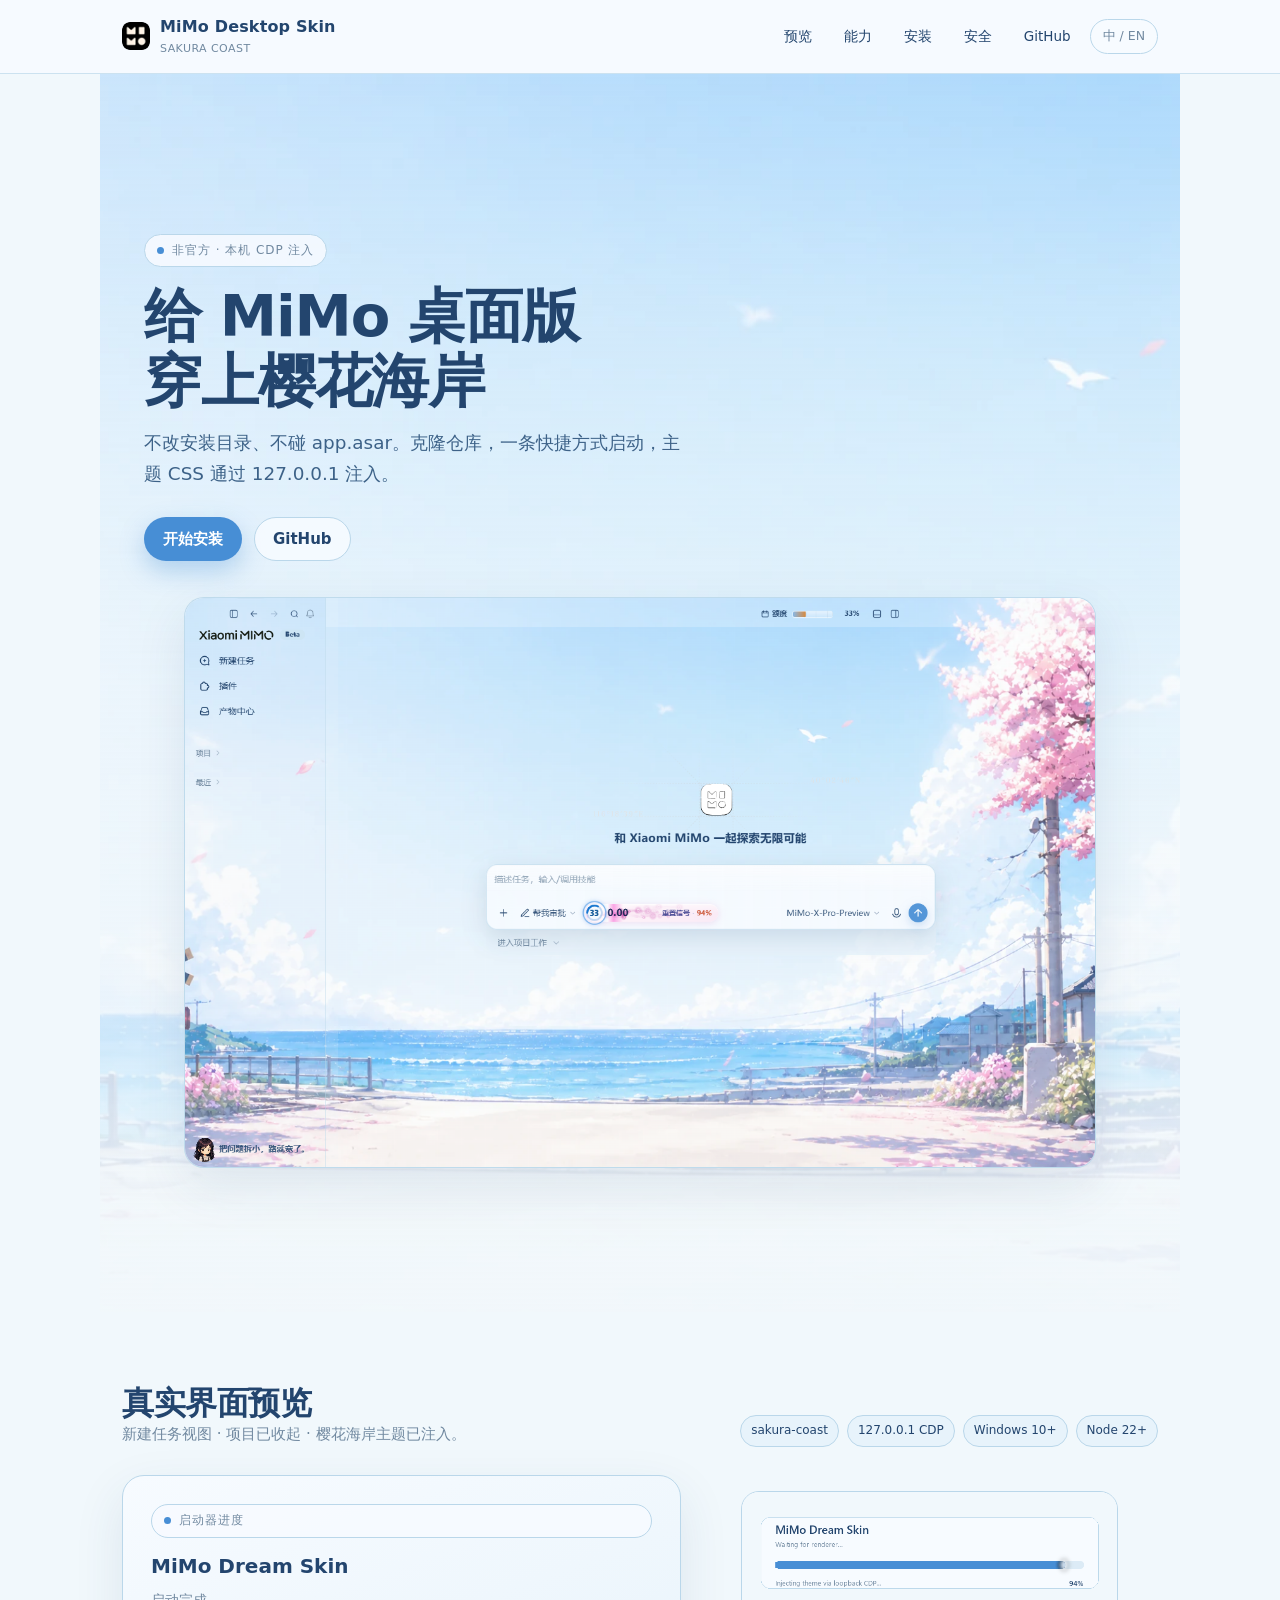
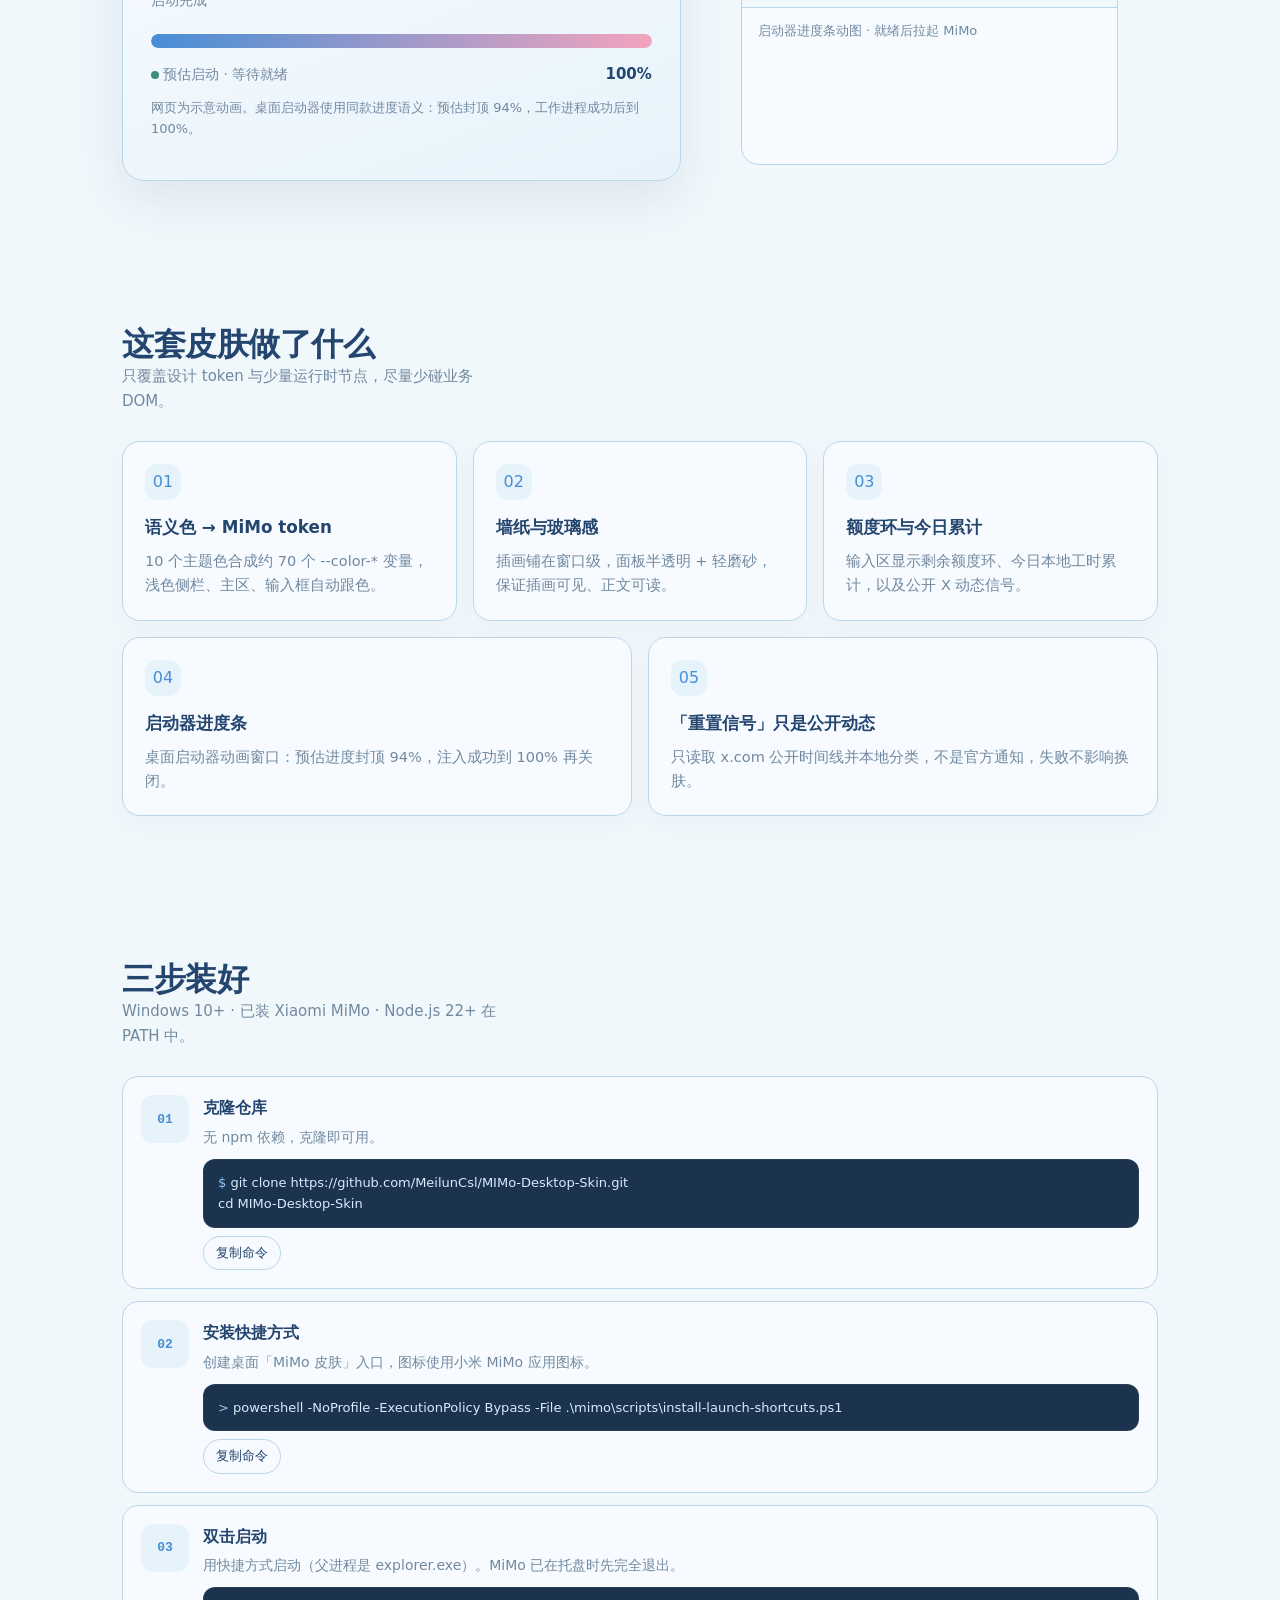
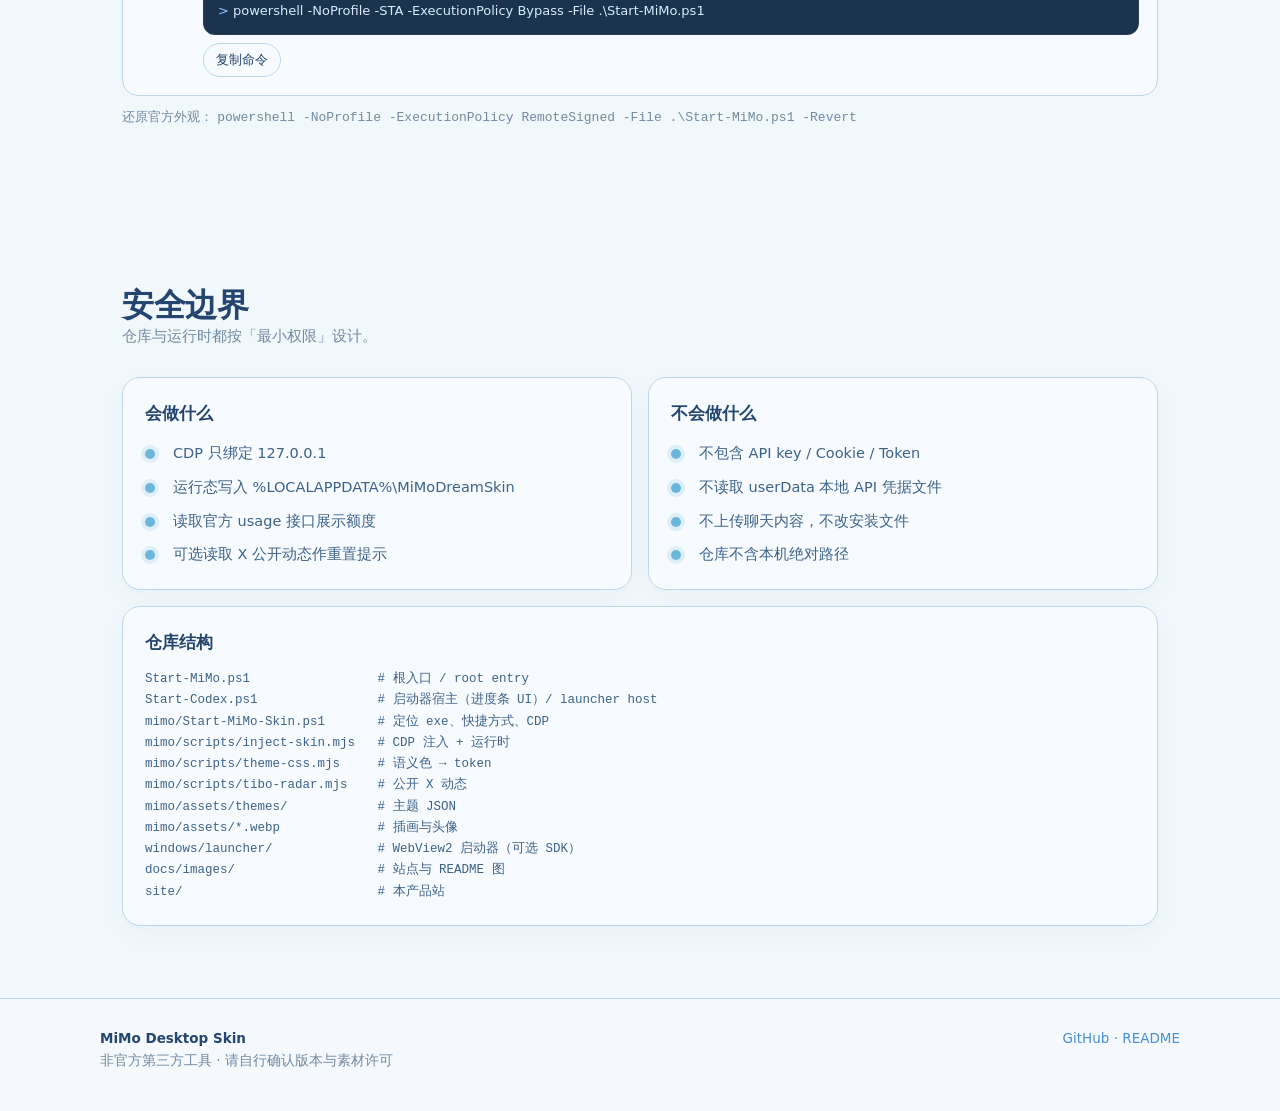
==== site/index.html @ f36ca29b "feat: product website + restore animated launcher progress UI" ====
<!DOCTYPE html>
<html lang="zh-CN">
<head>
  <meta charset="UTF-8" />
  <meta name="viewport" content="width=device-width, initial-scale=1" />
  <title>MiMo Desktop Skin — 樱花海岸</title>
  <meta name="description" content="给 Xiaomi MiMo 桌面版换肤。通过本机回环 CDP 注入主题，不修改安装目录。" />
  <link rel="icon" href="./assets/mimo.png" />
  <style>
    :root {
      --bg: #F1F8FC;
      --panel: #F7FBFF;
      --panel-alt: #E7F3FB;
      --accent: #478ED5;
      --accent-alt: #F3A4BE;
      --secondary: #6AB7DB;
      --highlight: #7C9AD2;
      --text: #23456E;
      --muted: #7189A0;
      --line: #BAD7EA;
      --ok: #3E8F7A;
      --warn: #C97B3D;
      --radius: 18px;
      --shadow: 0 18px 50px rgba(35, 69, 110, 0.10);
      --font: "Segoe UI", "PingFang SC", "Microsoft YaHei", "Noto Sans SC", system-ui, sans-serif;
      --mono: "Cascadia Code", "SF Mono", Consolas, "Courier New", monospace;
      --max: 1080px;
    }

    * { box-sizing: border-box; }
    html { scroll-behavior: smooth; }
    body {
      margin: 0;
      font-family: var(--font);
      color: var(--text);
      background: var(--bg);
      line-height: 1.65;
      -webkit-font-smoothing: antialiased;
    }
    img { max-width: 100%; display: block; }
    a { color: var(--accent); text-decoration: none; }
    a:hover { text-decoration: underline; }
    a:focus-visible, button:focus-visible {
      outline: 2px solid var(--accent);
      outline-offset: 3px;
      border-radius: 8px;
    }
    code, kbd, pre { font-family: var(--mono); }

    /* —— chrome —— */
    .topbar {
      position: sticky;
      top: 0;
      z-index: 40;
      backdrop-filter: blur(14px);
      background: rgba(247, 251, 255, 0.82);
      border-bottom: 1px solid rgba(186, 215, 234, 0.7);
    }
    .topbar-inner {
      max-width: var(--max);
      margin: 0 auto;
      padding: 14px 22px;
      display: flex;
      align-items: center;
      gap: 18px;
    }
    .brand {
      display: flex;
      align-items: center;
      gap: 10px;
      font-weight: 650;
      letter-spacing: 0.01em;
      color: var(--text);
      text-decoration: none;
    }
    .brand img { width: 28px; height: 28px; border-radius: 8px; }
    .brand span small {
      display: block;
      font-size: 11px;
      font-weight: 500;
      color: var(--muted);
      letter-spacing: 0.04em;
    }
    .nav {
      margin-left: auto;
      display: flex;
      align-items: center;
      gap: 6px;
      flex-wrap: wrap;
    }
    .nav a, .lang-btn {
      font-size: 13.5px;
      color: var(--text);
      padding: 8px 12px;
      border-radius: 999px;
      border: 1px solid transparent;
      background: transparent;
      cursor: pointer;
      font-family: inherit;
    }
    .nav a:hover { background: var(--panel-alt); text-decoration: none; }
    .lang-btn {
      border-color: var(--line);
      background: var(--panel);
      color: var(--muted);
      font-size: 12.5px;
    }
    .lang-btn[aria-pressed="true"] {
      background: var(--accent);
      border-color: var(--accent);
      color: #fff;
    }

    /* —— hero —— */
    .hero {
      position: relative;
      overflow: hidden;
      min-height: min(92vh, 820px);
      display: grid;
      align-items: end;
    }
    .hero-art {
      position: absolute;
      inset: 0;
      background:
        linear-gradient(180deg, rgba(241,248,252,0.15) 0%, rgba(241,248,252,0.55) 55%, rgba(241,248,252,0.96) 100%),
        url("./assets/sakura-coast.webp") center 35% / cover no-repeat;
    }
    .petals {
      position: absolute;
      inset: 0;
      pointer-events: none;
      overflow: hidden;
    }
    .petal {
      position: absolute;
      top: -20px;
      width: 10px;
      height: 14px;
      background: radial-gradient(circle at 30% 30%, #fff, var(--accent-alt));
      border-radius: 60% 40% 55% 45%;
      opacity: 0.55;
      animation: fall linear infinite;
    }
    @keyframes fall {
      0% { transform: translate3d(0, -10vh, 0) rotate(0deg); }
      100% { transform: translate3d(40px, 110vh, 0) rotate(360deg); }
    }
    @media (prefers-reduced-motion: reduce) {
      .petal, .bar-fill, .pulse, .fade-up { animation: none !important; }
      html { scroll-behavior: auto; }
    }

    .hero-inner {
      position: relative;
      z-index: 1;
      max-width: var(--max);
      margin: 0 auto;
      padding: 88px 22px 56px;
      width: 100%;
    }
    .eyebrow {
      display: inline-flex;
      align-items: center;
      gap: 8px;
      font-size: 12px;
      letter-spacing: 0.08em;
      text-transform: uppercase;
      color: var(--muted);
      background: rgba(247, 251, 255, 0.88);
      border: 1px solid var(--line);
      border-radius: 999px;
      padding: 6px 12px;
      margin-bottom: 18px;
    }
    .eyebrow i {
      width: 7px; height: 7px; border-radius: 50%;
      background: var(--accent);
      display: inline-block;
    }
    h1 {
      margin: 0 0 14px;
      font-size: clamp(2.2rem, 5vw, 3.6rem);
      line-height: 1.12;
      letter-spacing: -0.02em;
      font-weight: 700;
      max-width: 14ch;
    }
    .lede {
      margin: 0 0 28px;
      max-width: 46ch;
      font-size: clamp(1rem, 1.5vw, 1.15rem);
      color: #3d6288;
    }
    .hero-actions {
      display: flex;
      flex-wrap: wrap;
      gap: 12px;
      margin-bottom: 36px;
    }
    .btn {
      display: inline-flex;
      align-items: center;
      justify-content: center;
      gap: 8px;
      min-height: 44px;
      padding: 0 18px;
      border-radius: 999px;
      border: 1px solid transparent;
      font: inherit;
      font-size: 15px;
      font-weight: 600;
      cursor: pointer;
      text-decoration: none;
    }
    .btn:hover { text-decoration: none; transform: translateY(-1px); }
    .btn-primary {
      background: var(--accent);
      color: #fff;
      box-shadow: 0 10px 24px rgba(71, 142, 213, 0.35);
    }
    .btn-primary:hover { background: #3b7fbe; }
    .btn-ghost {
      background: rgba(247, 251, 255, 0.9);
      border-color: var(--line);
      color: var(--text);
    }
    .hero-shot {
      border-radius: 20px;
      overflow: hidden;
      border: 1px solid rgba(186, 215, 234, 0.9);
      box-shadow: var(--shadow);
      background: var(--panel);
    }
    .hero-shot img { width: 100%; height: auto; }

    /* —— sections —— */
    section {
      max-width: var(--max);
      margin: 0 auto;
      padding: 72px 22px;
    }
    .section-head {
      display: flex;
      flex-wrap: wrap;
      align-items: end;
      justify-content: space-between;
      gap: 16px;
      margin-bottom: 28px;
    }
    h2 {
      margin: 0;
      font-size: clamp(1.55rem, 2.5vw, 2rem);
      letter-spacing: -0.015em;
      line-height: 1.2;
    }
    .section-head p {
      margin: 0;
      color: var(--muted);
      max-width: 42ch;
      font-size: 15px;
    }

    .grid {
      display: grid;
      grid-template-columns: repeat(12, 1fr);
      gap: 16px;
    }
    .card {
      background: var(--panel);
      border: 1px solid var(--line);
      border-radius: var(--radius);
      padding: 22px;
      box-shadow: 0 8px 24px rgba(35, 69, 110, 0.04);
    }
    .card h3 {
      margin: 0 0 8px;
      font-size: 1.05rem;
    }
    .card p {
      margin: 0;
      color: var(--muted);
      font-size: 14.5px;
    }
    .card.span-4 { grid-column: span 4; }
    .card.span-6 { grid-column: span 6; }
    .card.span-8 { grid-column: span 8; }
    .card.span-12 { grid-column: span 12; }
    @media (max-width: 860px) {
      .card.span-4, .card.span-6, .card.span-8 { grid-column: span 12; }
    }

    .icon-chip {
      width: 36px; height: 36px;
      border-radius: 12px;
      display: grid; place-items: center;
      background: var(--panel-alt);
      color: var(--accent);
      margin-bottom: 14px;
      font-size: 16px;
    }

    /* launcher demo */
    .launcher-demo {
      display: grid;
      grid-template-columns: 1.1fr 0.9fr;
      gap: 20px;
      align-items: stretch;
    }
    @media (max-width: 860px) {
      .launcher-demo { grid-template-columns: 1fr; }
    }
    .launcher-shell {
      background: linear-gradient(160deg, var(--panel), var(--panel-alt));
      border: 1px solid var(--line);
      border-radius: 22px;
      padding: 28px;
      box-shadow: var(--shadow);
      min-height: 240px;
      display: flex;
      flex-direction: column;
      justify-content: center;
    }
    .launcher-shell h3 {
      margin: 0 0 6px;
      font-size: 1.25rem;
    }
    .launcher-shell .status {
      color: var(--muted);
      font-size: 14px;
      margin-bottom: 22px;
      min-height: 1.4em;
    }
    .bar-track {
      height: 14px;
      border-radius: 999px;
      background: #dcebf6;
      overflow: hidden;
      position: relative;
    }
    .bar-fill {
      height: 100%;
      width: 0%;
      border-radius: inherit;
      background: linear-gradient(90deg, var(--accent), var(--accent-alt));
      box-shadow: 0 0 18px rgba(71, 142, 213, 0.45);
      transition: width 0.15s linear;
    }
    .bar-meta {
      display: flex;
      justify-content: space-between;
      align-items: center;
      margin-top: 14px;
      font-size: 13.5px;
      color: var(--muted);
    }
    .bar-meta strong {
      color: var(--text);
      font-size: 15px;
      font-variant-numeric: tabular-nums;
    }
    .launcher-gif {
      border-radius: 18px;
      overflow: hidden;
      border: 1px solid var(--line);
      background: var(--panel);
      display: flex;
      flex-direction: column;
    }
    .launcher-gif img { width: 100%; }
    .launcher-gif figcaption {
      padding: 12px 16px;
      font-size: 13px;
      color: var(--muted);
      border-top: 1px solid var(--line);
    }

    /* install */
    .steps {
      display: grid;
      gap: 12px;
      counter-reset: step;
    }
    .step {
      display: grid;
      grid-template-columns: 48px 1fr;
      gap: 14px;
      align-items: start;
      padding: 18px;
      background: var(--panel);
      border: 1px solid var(--line);
      border-radius: 16px;
    }
    .step::before {
      counter-increment: step;
      content: counter(step, decimal-leading-zero);
      font-family: var(--mono);
      font-size: 13px;
      font-weight: 700;
      color: var(--accent);
      background: var(--panel-alt);
      border-radius: 12px;
      width: 48px;
      height: 48px;
      display: grid;
      place-items: center;
    }
    .step h3 { margin: 0 0 4px; font-size: 1rem; }
    .step p { margin: 0 0 10px; color: var(--muted); font-size: 14px; }
    .term {
      margin-top: 10px;
      background: #1b334d;
      color: #d7ebff;
      border-radius: 12px;
      padding: 12px 14px;
      font-size: 13px;
      overflow-x: auto;
      border: 1px solid rgba(255,255,255,0.06);
    }
    .term .prompt { color: #8ec8ff; user-select: none; }
    .copy-row {
      display: flex;
      gap: 8px;
      align-items: center;
      margin-top: 8px;
    }
    .copy-btn {
      font: inherit;
      font-size: 12.5px;
      border: 1px solid var(--line);
      background: var(--panel);
      color: var(--text);
      border-radius: 999px;
      padding: 6px 12px;
      cursor: pointer;
      min-height: 32px;
    }
    .copy-btn:hover { background: var(--panel-alt); }
    .copy-btn[data-copied="true"] {
      border-color: var(--ok);
      color: var(--ok);
    }

    /* security / structure */
    .list-plain {
      margin: 0;
      padding: 0;
      list-style: none;
      display: grid;
      gap: 10px;
    }
    .list-plain li {
      display: grid;
      grid-template-columns: 18px 1fr;
      gap: 10px;
      font-size: 14.5px;
      color: #3d6288;
    }
    .list-plain li::before {
      content: "";
      width: 10px; height: 10px;
      margin-top: 7px;
      border-radius: 50%;
      background: var(--secondary);
      box-shadow: 0 0 0 4px rgba(106, 183, 219, 0.18);
    }

    .tree {
      font-family: var(--mono);
      font-size: 12.5px;
      line-height: 1.7;
      color: #3d6288;
      white-space: pre;
      overflow-x: auto;
      margin: 0;
    }

    /* footer */
    footer {
      border-top: 1px solid var(--line);
      background: rgba(247, 251, 255, 0.8);
      padding: 28px 22px 40px;
    }
    .footer-inner {
      max-width: var(--max);
      margin: 0 auto;
      display: flex;
      flex-wrap: wrap;
      gap: 12px 24px;
      justify-content: space-between;
      color: var(--muted);
      font-size: 13.5px;
    }

    .badge-row {
      display: flex;
      flex-wrap: wrap;
      gap: 8px;
    }
    .badge {
      font-size: 12px;
      padding: 5px 10px;
      border-radius: 999px;
      background: var(--panel-alt);
      color: var(--text);
      border: 1px solid var(--line);
    }

    .pulse {
      width: 8px; height: 8px;
      border-radius: 50%;
      background: var(--ok);
      display: inline-block;
      box-shadow: 0 0 0 0 rgba(62, 143, 122, 0.5);
      animation: pulse 1.8s ease-out infinite;
    }
    @keyframes pulse {
      70% { box-shadow: 0 0 0 10px rgba(62, 143, 122, 0); }
      100% { box-shadow: 0 0 0 0 rgba(62, 143, 122, 0); }
    }

    .note {
      font-size: 13px;
      color: var(--muted);
      margin-top: 10px;
    }

    /* i18n visibility */
    [data-i18n-en] { display: none; }
    html[lang="en"] [data-i18n-zh] { display: none; }
    html[lang="en"] [data-i18n-en] { display: revert; }
    html[lang="en"] h1[data-i18n-en],
    html[lang="en"] h2[data-i18n-en],
    html[lang="en"] h3[data-i18n-en],
    html[lang="en"] p[data-i18n-en],
    html[lang="en"] li[data-i18n-en],
    html[lang="en"] span[data-i18n-en] { display: block; }
    html[lang="en"] span.inline-i18n[data-i18n-en] { display: inline; }
  </style>
</head>
<body>
  <header class="topbar">
    <div class="topbar-inner">
      <a class="brand" href="#top">
        <img src="./assets/mimo.png" alt="" />
        <span>MiMo Desktop Skin<small>SAKURA COAST</small></span>
      </a>
      <nav class="nav" aria-label="Primary">
        <a href="#preview"><span data-i18n-zh>预览</span><span data-i18n-en>Preview</span></a>
        <a href="#features"><span data-i18n-zh>能力</span><span data-i18n-en>Features</span></a>
        <a href="#install"><span data-i18n-zh>安装</span><span data-i18n-en>Install</span></a>
        <a href="#security"><span data-i18n-zh>安全</span><span data-i18n-en>Security</span></a>
        <a href="https://github.com/MeilunCsl/MIMo-Desktop-Skin" target="_blank" rel="noreferrer">GitHub</a>
        <button class="lang-btn" id="langBtn" type="button" aria-pressed="false" title="Language">中 / EN</button>
      </nav>
    </div>
  </header>

  <main id="top">
    <section class="hero" aria-label="Hero">
      <div class="hero-art" aria-hidden="true"></div>
      <div class="petals" id="petals" aria-hidden="true"></div>
      <div class="hero-inner">
        <div class="eyebrow"><i></i><span data-i18n-zh>非官方 · 本机 CDP 注入</span><span data-i18n-en>Unofficial · local CDP inject</span></div>
        <h1>
          <span data-i18n-zh>给 MiMo 桌面版<br />穿上樱花海岸</span>
          <span data-i18n-en>Sakura Coast<br />for MiMo Desktop</span>
        </h1>
        <p class="lede">
          <span data-i18n-zh>不改安装目录、不碰 app.asar。克隆仓库，一条快捷方式启动，主题 CSS 通过 127.0.0.1 注入。</span>
          <span data-i18n-en>No install-dir edits, no app.asar changes. Clone once, launch from a shortcut, inject CSS over loopback.</span>
        </p>
        <div class="hero-actions">
          <a class="btn btn-primary" href="#install">
            <span data-i18n-zh>开始安装</span><span data-i18n-en>Get started</span>
          </a>
          <a class="btn btn-ghost" href="https://github.com/MeilunCsl/MIMo-Desktop-Skin" target="_blank" rel="noreferrer">GitHub</a>
        </div>
        <figure class="hero-shot">
          <img src="./assets/mimo-home.png" width="1440" height="900" alt="MiMo home with Sakura Coast skin applied" />
        </figure>
      </div>
    </section>

    <section id="preview">
      <div class="section-head">
        <div>
          <h2><span data-i18n-zh>真实界面预览</span><span data-i18n-en>Live interface preview</span></h2>
          <p>
            <span data-i18n-zh>新建任务视图 · 项目已收起 · 樱花海岸主题已注入。</span>
            <span data-i18n-en>New-task view · projects collapsed · Sakura Coast injected.</span>
          </p>
        </div>
        <div class="badge-row">
          <span class="badge">sakura-coast</span>
          <span class="badge">127.0.0.1 CDP</span>
          <span class="badge">Windows 10+</span>
          <span class="badge">Node 22+</span>
        </div>
      </div>

      <div class="launcher-demo" id="launcher">
        <div class="launcher-shell" aria-live="polite">
          <div class="eyebrow" style="margin-bottom:12px"><i></i><span data-i18n-zh>启动器进度</span><span data-i18n-en>Launcher progress</span></div>
          <h3>MiMo Dream Skin</h3>
          <div class="status" id="launchStatus">
            <span data-i18n-zh>准备启动…</span><span data-i18n-en>Preparing…</span>
          </div>
          <div class="bar-track" role="progressbar" aria-valuemin="0" aria-valuemax="100" aria-valuenow="0" id="launchBar">
            <div class="bar-fill" id="launchFill"></div>
          </div>
          <div class="bar-meta">
            <span>
              <span class="pulse" aria-hidden="true"></span>
              <span data-i18n-zh>预估启动 · 等待就绪</span><span data-i18n-en>Estimated start · waiting</span>
            </span>
            <strong id="launchPct">0%</strong>
          </div>
          <p class="note">
            <span data-i18n-zh>网页为示意动画。桌面启动器使用同款进度语义：预估封顶 94%，工作进程成功后到 100%。</span>
            <span data-i18n-en>Web demo mirrors the desktop launcher: estimate caps at 94%, worker success sets 100%.</span>
          </p>
        </div>
        <figure class="launcher-gif">
          <img src="./assets/mimo-launch-progress.gif" alt="Launcher progress animation" />
          <figcaption>
            <span data-i18n-zh>启动器进度条动图 · 就绪后拉起 MiMo</span>
            <span data-i18n-en>Launcher progress GIF · then starts MiMo</span>
          </figcaption>
        </figure>
      </div>
    </section>

    <section id="features">
      <div class="section-head">
        <div>
          <h2><span data-i18n-zh>这套皮肤做了什么</span><span data-i18n-en>What this skin does</span></h2>
          <p>
            <span data-i18n-zh>只覆盖设计 token 与少量运行时节点，尽量少碰业务 DOM。</span>
            <span data-i18n-en>Overrides design tokens and a few runtime nodes — minimal DOM surgery.</span>
          </p>
        </div>
      </div>
      <div class="grid">
        <article class="card span-4">
          <div class="icon-chip">01</div>
          <h3><span data-i18n-zh>语义色 → MiMo token</span><span data-i18n-en>Semantic colors → tokens</span></h3>
          <p>
            <span data-i18n-zh>10 个主题色合成约 70 个 --color-* 变量，浅色侧栏、主区、输入框自动跟色。</span>
            <span data-i18n-en>10 theme colors compose into ~70 --color-* tokens so sidebar, main, and composer stay coherent.</span>
          </p>
        </article>
        <article class="card span-4">
          <div class="icon-chip">02</div>
          <h3><span data-i18n-zh>墙纸与玻璃感</span><span data-i18n-en>Wallpaper & glass</span></h3>
          <p>
            <span data-i18n-zh>插画铺在窗口级，面板半透明 + 轻磨砂，保证插画可见、正文可读。</span>
            <span data-i18n-en>Artwork paints at window level; panels use light translucency so art shows without killing legibility.</span>
          </p>
        </article>
        <article class="card span-4">
          <div class="icon-chip">03</div>
          <h3><span data-i18n-zh>额度环与今日累计</span><span data-i18n-en>Quota ring & today</span></h3>
          <p>
            <span data-i18n-zh>输入区显示剩余额度环、今日本地工时累计，以及公开 X 动态信号。</span>
            <span data-i18n-en>Composer shows remaining quota, local work-clock total, and public X reset signals.</span>
          </p>
        </article>
        <article class="card span-6">
          <div class="icon-chip">04</div>
          <h3><span data-i18n-zh>启动器进度条</span><span data-i18n-en>Launcher progress</span></h3>
          <p>
            <span data-i18n-zh>桌面启动器动画窗口：预估进度封顶 94%，注入成功到 100% 再关闭。</span>
            <span data-i18n-en>Desktop launcher window estimates up to 94%, then 100% after a successful inject.</span>
          </p>
        </article>
        <article class="card span-6">
          <div class="icon-chip">05</div>
          <h3><span data-i18n-zh>「重置信号」只是公开动态</span><span data-i18n-en>Reset signal is public feed</span></h3>
          <p>
            <span data-i18n-zh>只读取 x.com 公开时间线并本地分类，不是官方通知，失败不影响换肤。</span>
            <span data-i18n-en>Reads public x.com posts only, classifies locally. Not official. Failures never block theming.</span>
          </p>
        </article>
      </div>
    </section>

    <section id="install">
      <div class="section-head">
        <div>
          <h2><span data-i18n-zh>三步装好</span><span data-i18n-en>Three steps</span></h2>
          <p>
            <span data-i18n-zh>Windows 10+ · 已装 Xiaomi MiMo · Node.js 22+ 在 PATH 中。</span>
            <span data-i18n-en>Windows 10+ · Xiaomi MiMo installed · Node.js 22+ on PATH.</span>
          </p>
        </div>
      </div>
      <div class="steps">
        <div class="step">
          <div>
            <h3><span data-i18n-zh>克隆仓库</span><span data-i18n-en>Clone the repo</span></h3>
            <p>
              <span data-i18n-zh>无 npm 依赖，克隆即可用。</span>
              <span data-i18n-en>No npm dependencies.</span>
            </p>
            <div class="term" id="cmd1"><span class="prompt">$ </span>git clone https://github.com/MeilunCsl/MIMo-Desktop-Skin.git<br />cd MIMo-Desktop-Skin</div>
            <div class="copy-row">
              <button class="copy-btn" type="button" data-copy="cmd1">
                <span data-i18n-zh>复制命令</span><span data-i18n-en>Copy</span>
              </button>
            </div>
          </div>
        </div>
        <div class="step">
          <div>
            <h3><span data-i18n-zh>安装快捷方式</span><span data-i18n-en>Install the shortcut</span></h3>
            <p>
              <span data-i18n-zh>创建桌面「MiMo 皮肤」入口，图标使用小米 MiMo 应用图标。</span>
              <span data-i18n-en>Creates a desktop shortcut using the Xiaomi MiMo app icon.</span>
            </p>
            <div class="term" id="cmd2"><span class="prompt">&gt; </span>powershell -NoProfile -ExecutionPolicy Bypass -File .\mimo\scripts\install-launch-shortcuts.ps1</div>
            <div class="copy-row">
              <button class="copy-btn" type="button" data-copy="cmd2">
                <span data-i18n-zh>复制命令</span><span data-i18n-en>Copy</span>
              </button>
            </div>
          </div>
        </div>
        <div class="step">
          <div>
            <h3><span data-i18n-zh>双击启动</span><span data-i18n-en>Double-click to launch</span></h3>
            <p>
              <span data-i18n-zh>用快捷方式启动（父进程是 explorer.exe）。MiMo 已在托盘时先完全退出。</span>
              <span data-i18n-en>Launch from the shortcut (parent is explorer.exe). Fully quit tray MiMo first if it is running.</span>
            </p>
            <div class="term" id="cmd3"><span class="prompt">&gt; </span>powershell -NoProfile -STA -ExecutionPolicy Bypass -File .\Start-MiMo.ps1</div>
            <div class="copy-row">
              <button class="copy-btn" type="button" data-copy="cmd3">
                <span data-i18n-zh>复制命令</span><span data-i18n-en>Copy</span>
              </button>
            </div>
          </div>
        </div>
      </div>
      <p class="note">
        <span data-i18n-zh>还原官方外观：</span><span data-i18n-en>Restore stock UI:</span>
        <code>powershell -NoProfile -ExecutionPolicy RemoteSigned -File .\Start-MiMo.ps1 -Revert</code>
      </p>
    </section>

    <section id="security">
      <div class="section-head">
        <div>
          <h2><span data-i18n-zh>安全边界</span><span data-i18n-en>Security boundaries</span></h2>
          <p>
            <span data-i18n-zh>仓库与运行时都按「最小权限」设计。</span>
            <span data-i18n-en>Repo and runtime are designed with least privilege.</span>
          </p>
        </div>
      </div>
      <div class="grid">
        <article class="card span-6">
          <h3><span data-i18n-zh>会做什么</span><span data-i18n-en>What it does</span></h3>
          <ul class="list-plain" style="margin-top:14px">
            <li><span data-i18n-zh>CDP 只绑定 127.0.0.1</span><span data-i18n-en>CDP binds only to 127.0.0.1</span></li>
            <li><span data-i18n-zh>运行态写入 %LOCALAPPDATA%\MiMoDreamSkin</span><span data-i18n-en>State under %LOCALAPPDATA%\MiMoDreamSkin</span></li>
            <li><span data-i18n-zh>读取官方 usage 接口展示额度</span><span data-i18n-en>Reads official usage API for quota display</span></li>
            <li><span data-i18n-zh>可选读取 X 公开动态作重置提示</span><span data-i18n-en>Optional public X posts for reset hints</span></li>
          </ul>
        </article>
        <article class="card span-6">
          <h3><span data-i18n-zh>不会做什么</span><span data-i18n-en>What it never does</span></h3>
          <ul class="list-plain" style="margin-top:14px">
            <li><span data-i18n-zh>不包含 API key / Cookie / Token</span><span data-i18n-en>No API keys, cookies, or tokens</span></li>
            <li><span data-i18n-zh>不读取 userData 本地 API 凭据文件</span><span data-i18n-en>Does not read userData credential files</span></li>
            <li><span data-i18n-zh>不上传聊天内容，不改安装文件</span><span data-i18n-en>No chat upload, no install-file edits</span></li>
            <li><span data-i18n-zh>仓库不含本机绝对路径</span><span data-i18n-en>No machine-specific absolute paths in repo</span></li>
          </ul>
        </article>
        <article class="card span-12">
          <h3><span data-i18n-zh>仓库结构</span><span data-i18n-en>Repository layout</span></h3>
          <pre class="tree" style="margin-top:12px">Start-MiMo.ps1                 # 根入口 / root entry
Start-Codex.ps1                # 启动器宿主（进度条 UI）/ launcher host
mimo/Start-MiMo-Skin.ps1       # 定位 exe、快捷方式、CDP
mimo/scripts/inject-skin.mjs   # CDP 注入 + 运行时
mimo/scripts/theme-css.mjs     # 语义色 → token
mimo/scripts/tibo-radar.mjs    # 公开 X 动态
mimo/assets/themes/            # 主题 JSON
mimo/assets/*.webp             # 插画与头像
windows/launcher/              # WebView2 启动器（可选 SDK）
docs/images/                   # 站点与 README 图
site/                          # 本产品站</pre>
        </article>
      </div>
    </section>
  </main>

  <footer>
    <div class="footer-inner">
      <div>
        <strong style="color:var(--text)">MiMo Desktop Skin</strong>
        <div>
          <span data-i18n-zh>非官方第三方工具 · 请自行确认版本与素材许可</span>
          <span data-i18n-en>Unofficial third-party tool · verify versions and asset licenses yourself</span>
        </div>
      </div>
      <div>
        <a href="https://github.com/MeilunCsl/MIMo-Desktop-Skin" target="_blank" rel="noreferrer">GitHub</a>
        ·
        <a href="https://github.com/MeilunCsl/MIMo-Desktop-Skin/blob/main/README.zh-CN.md" target="_blank" rel="noreferrer">README</a>
      </div>
    </div>
  </footer>

  <script>
    (function () {
      const root = document.documentElement;
      const langBtn = document.getElementById("langBtn");
      const saved = localStorage.getItem("mimo-site-lang");
      if (saved === "en" || saved === "zh") {
        root.lang = saved === "en" ? "en" : "zh-CN";
      }
      langBtn.setAttribute("aria-pressed", root.lang.startsWith("en") ? "true" : "false");
      langBtn.addEventListener("click", () => {
        const en = !root.lang.startsWith("en");
        root.lang = en ? "en" : "zh-CN";
        localStorage.setItem("mimo-site-lang", en ? "en" : "zh");
        langBtn.setAttribute("aria-pressed", en ? "true" : "false");
      });

      // petals
      const petals = document.getElementById("petals");
      if (petals && !matchMedia("(prefers-reduced-motion: reduce)").matches) {
        for (let i = 0; i < 14; i++) {
          const el = document.createElement("span");
          el.className = "petal";
          el.style.left = Math.random() * 100 + "%";
          el.style.animationDuration = 8 + Math.random() * 10 + "s";
          el.style.animationDelay = -Math.random() * 12 + "s";
          el.style.transform = "scale(" + (0.6 + Math.random() * 0.9) + ")";
          petals.appendChild(el);
        }
      }

      // launcher progress loop (estimate → 94 → 100)
      const fill = document.getElementById("launchFill");
      const pct = document.getElementById("launchPct");
      const status = document.getElementById("launchStatus");
      const bar = document.getElementById("launchBar");
      const reduce = matchMedia("(prefers-reduced-motion: reduce)").matches;
      const texts = {
        zh: ["准备启动…", "正在启动 · 等待就绪", "注入 sakura-coast…", "启动完成"],
        en: ["Preparing…", "Starting · waiting for ready", "Applying sakura-coast…", "Ready"],
      };
      function label(i) {
        const lang = root.lang.startsWith("en") ? "en" : "zh";
        return texts[lang][i];
      }
      function setP(p, msgIdx) {
        fill.style.width = p + "%";
        pct.textContent = Math.round(p) + "%";
        bar.setAttribute("aria-valuenow", String(Math.round(p)));
        status.textContent = label(msgIdx);
      }
      function runLaunch() {
        if (reduce) { setP(100, 3); return; }
        const t0 = performance.now();
        const dur = 3200;
        function frame(now) {
          const t = Math.min(1, (now - t0) / dur);
          // ease-out to 94, then step to 100
          let p;
          if (t < 0.82) {
            p = 8 + 86 * (1 - Math.pow(1 - t / 0.82, 3)) * 0.92;
            p = Math.min(94, p);
            setP(p, t < 0.35 ? 0 : 1);
          } else if (t < 1) {
            const u = (t - 0.82) / 0.18;
            setP(94 + 6 * u, 2);
          } else {
            setP(100, 3);
            setTimeout(() => { t0reset(); }, 1600);
            return;
          }
          requestAnimationFrame(frame);
        }
        requestAnimationFrame(frame);
      }
      function t0reset() {
        setP(0, 0);
        setTimeout(runLaunch, 500);
      }
      setP(0, 0);
      setTimeout(runLaunch, 600);

      // copy buttons
      document.querySelectorAll(".copy-btn[data-copy]").forEach((btn) => {
        btn.addEventListener("click", async () => {
          const id = btn.getAttribute("data-copy");
          const node = document.getElementById(id);
          if (!node) return;
          const text = node.innerText.replace(/^[>$]\s/, "").trim();
          try {
            await navigator.clipboard.writeText(text);
            btn.dataset.copied = "true";
            setTimeout(() => { btn.dataset.copied = "false"; }, 1600);
          } catch (_) {
            /* ignore */
          }
        });
      });
    })();
  </script>
</body>
</html>
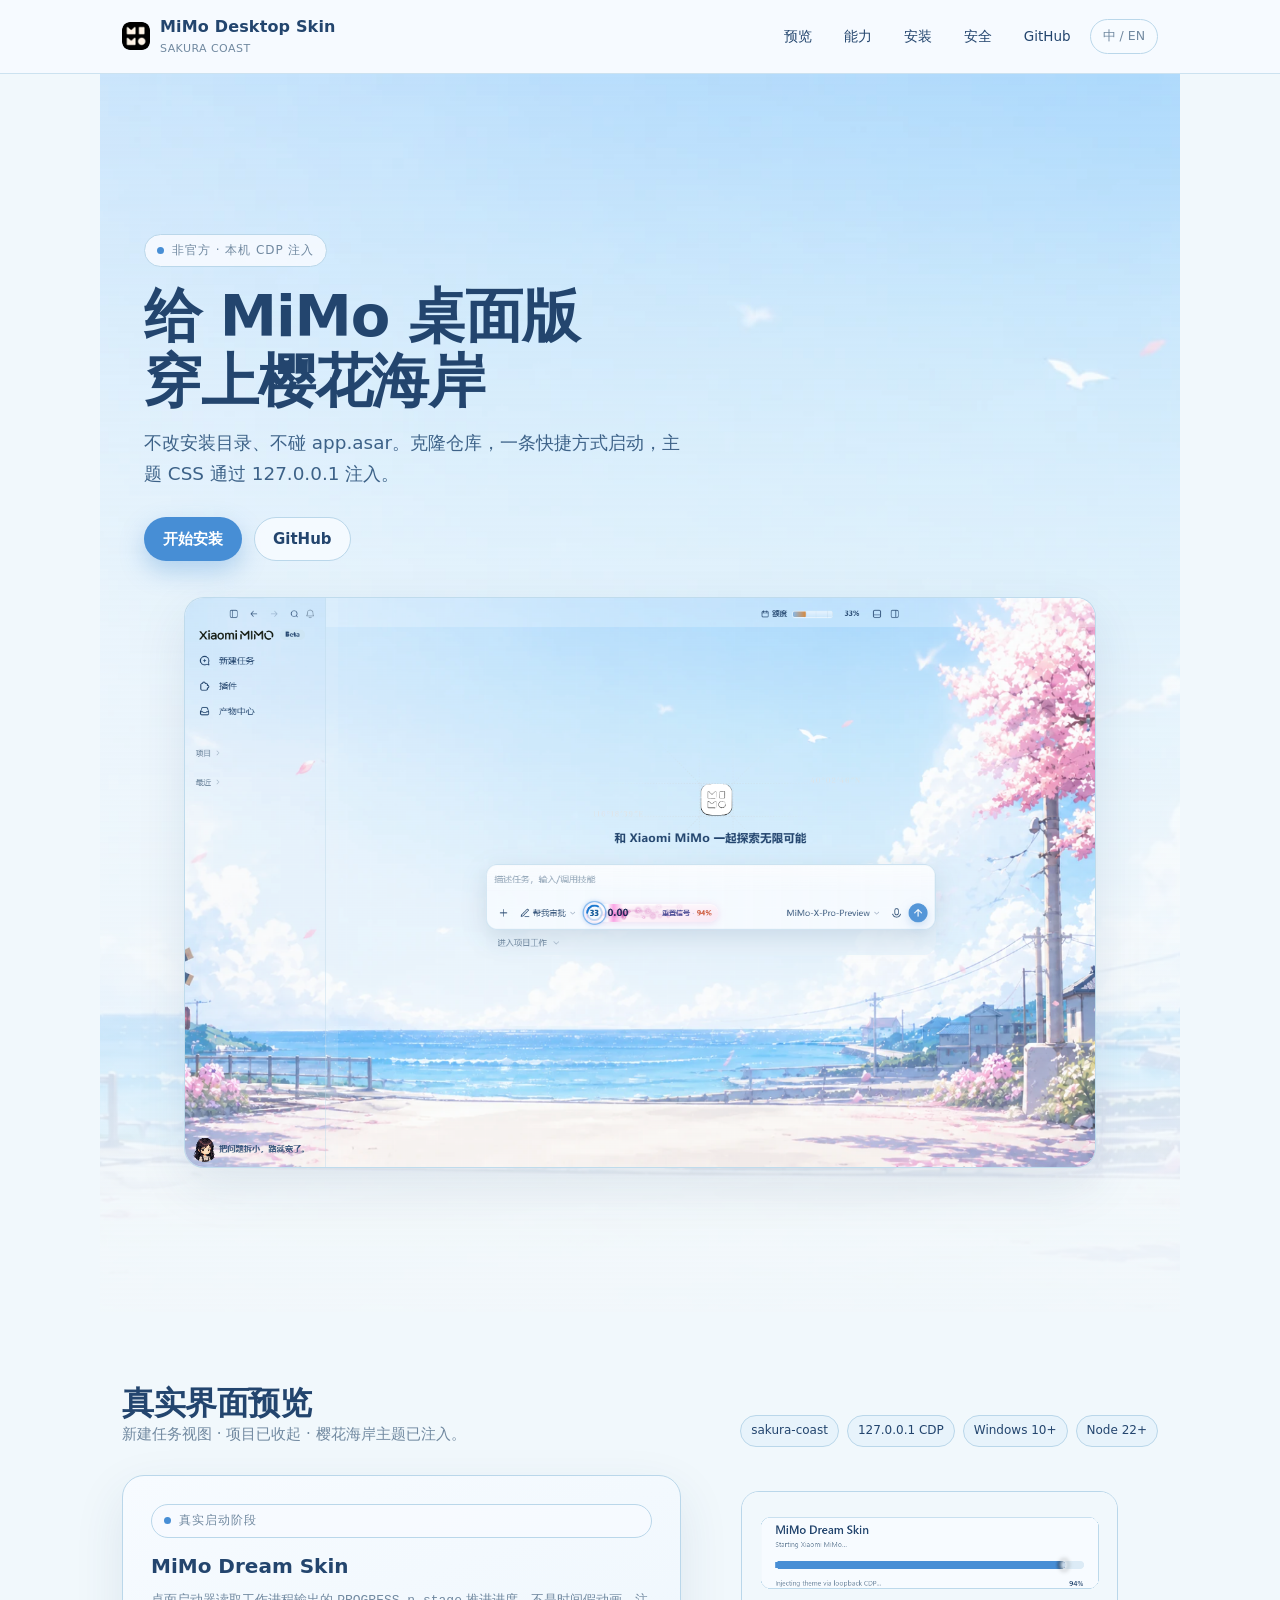
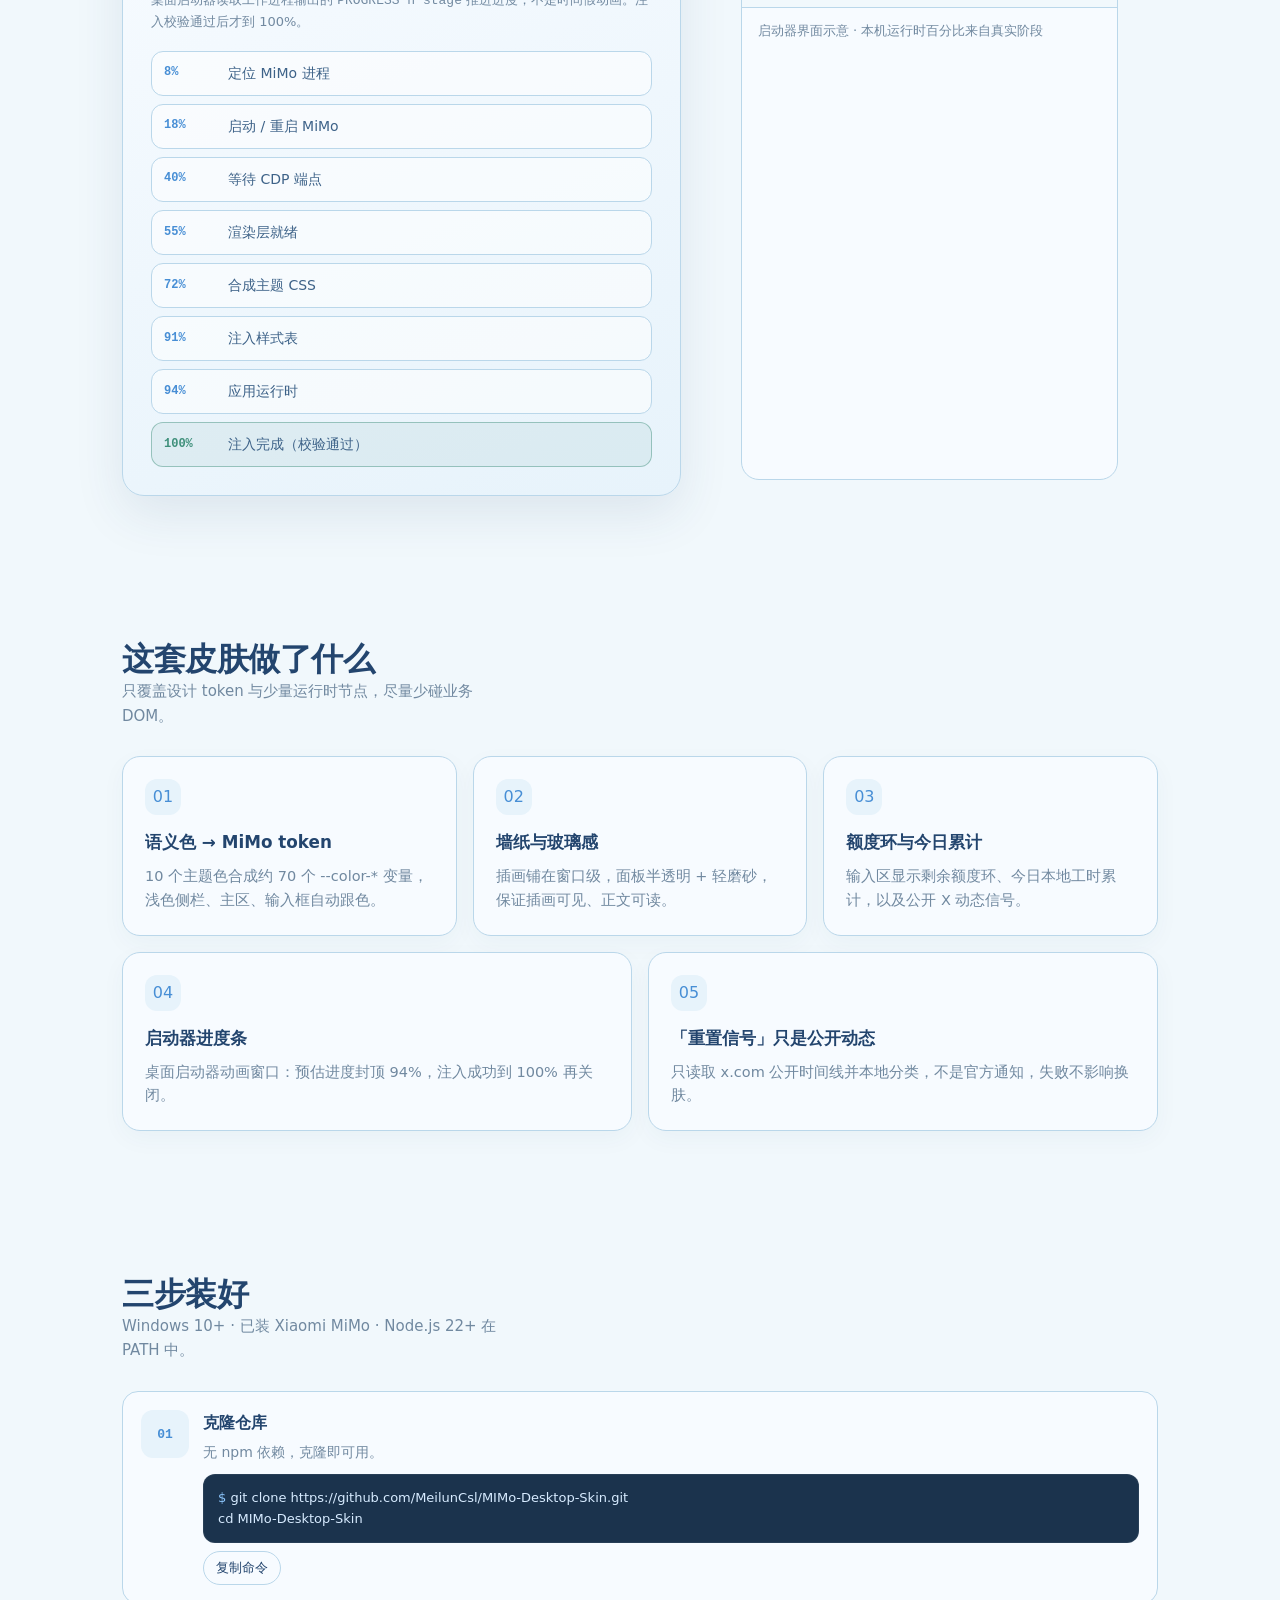
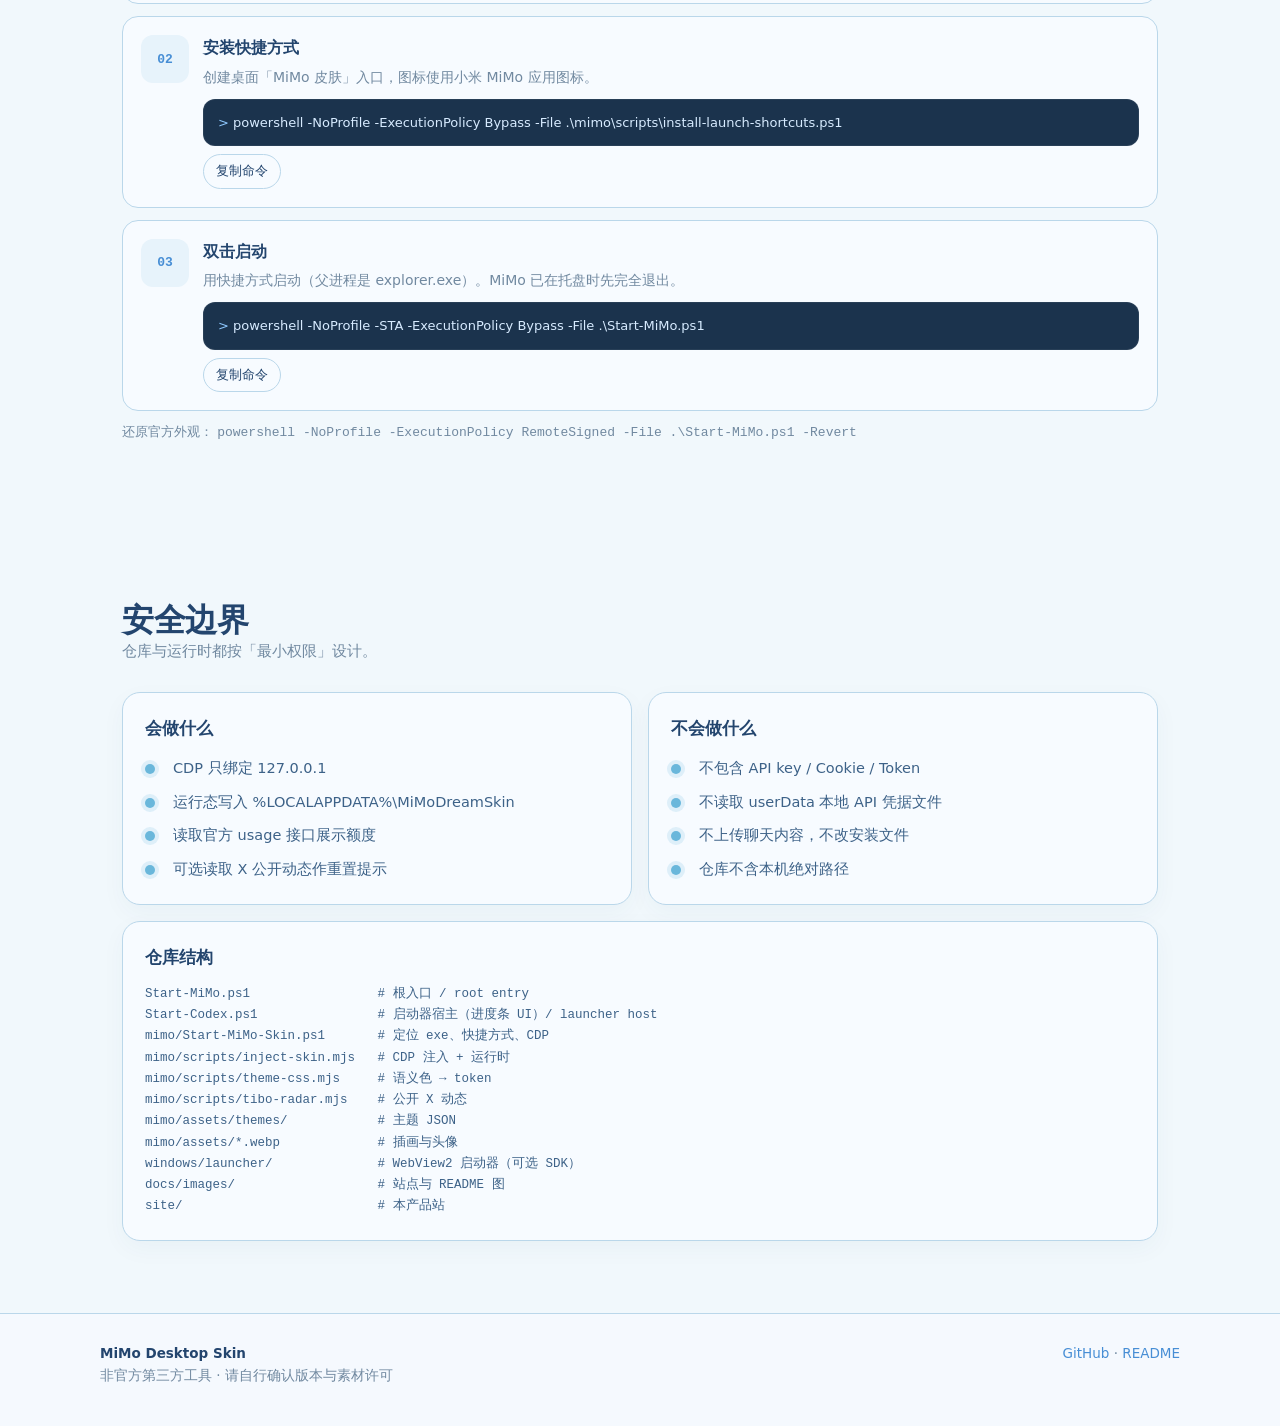
==== commit d99f0d5b: "docs: real launcher progress stages + README/site sync Worker emits PROGRESS marks; Launcher.cs pars" ====
--- a/site/index.html
+++ b/site/index.html
@@ -325,6 +325,40 @@
       margin: 0 0 6px;
       font-size: 1.25rem;
     }
+    .stage-list {
+      margin: 0;
+      padding: 0;
+      list-style: none;
+      display: grid;
+      gap: 8px;
+    }
+    .stage-list li {
+      display: grid;
+      grid-template-columns: 52px 1fr;
+      gap: 12px;
+      align-items: center;
+      padding: 10px 12px;
+      border-radius: 12px;
+      background: rgba(255, 255, 255, 0.55);
+      border: 1px solid var(--line);
+      font-size: 14px;
+    }
+    .stage-list li span {
+      font-family: var(--mono);
+      font-size: 12px;
+      font-weight: 700;
+      color: var(--accent);
+      font-variant-numeric: tabular-nums;
+    }
+    .stage-list li em {
+      font-style: normal;
+      color: #3d6288;
+    }
+    .stage-list li.done {
+      border-color: rgba(62, 143, 122, 0.45);
+      background: rgba(62, 143, 122, 0.08);
+    }
+    .stage-list li.done span { color: var(--ok); }
     .launcher-shell .status {
       color: var(--muted);
       font-size: 14px;
@@ -601,31 +635,28 @@
 
       <div class="launcher-demo" id="launcher">
         <div class="launcher-shell" aria-live="polite">
-          <div class="eyebrow" style="margin-bottom:12px"><i></i><span data-i18n-zh>启动器进度</span><span data-i18n-en>Launcher progress</span></div>
+          <div class="eyebrow" style="margin-bottom:12px"><i></i><span data-i18n-zh>真实启动阶段</span><span data-i18n-en>Real launch stages</span></div>
           <h3>MiMo Dream Skin</h3>
-          <div class="status" id="launchStatus">
-            <span data-i18n-zh>准备启动…</span><span data-i18n-en>Preparing…</span>
-          </div>
-          <div class="bar-track" role="progressbar" aria-valuemin="0" aria-valuemax="100" aria-valuenow="0" id="launchBar">
-            <div class="bar-fill" id="launchFill"></div>
-          </div>
-          <div class="bar-meta">
-            <span>
-              <span class="pulse" aria-hidden="true"></span>
-              <span data-i18n-zh>预估启动 · 等待就绪</span><span data-i18n-en>Estimated start · waiting</span>
-            </span>
-            <strong id="launchPct">0%</strong>
-          </div>
-          <p class="note">
-            <span data-i18n-zh>网页为示意动画。桌面启动器使用同款进度语义：预估封顶 94%，工作进程成功后到 100%。</span>
-            <span data-i18n-en>Web demo mirrors the desktop launcher: estimate caps at 94%, worker success sets 100%.</span>
-          </p>
+          <p class="note" style="margin:0 0 18px">
+            <span data-i18n-zh>桌面启动器读取工作进程输出的 <code>PROGRESS n stage</code> 推进进度，不是时间假动画。注入校验通过后才到 100%。</span>
+            <span data-i18n-en>The desktop launcher reads real <code>PROGRESS n stage</code> lines from the worker — not a timed fake. 100% only after a successful inject.</span>
+          </p>
+          <ol class="stage-list">
+            <li><span>8%</span><em data-i18n-zh>定位 MiMo 进程</em><em data-i18n-en>Locate MiMo process</em></li>
+            <li><span>18%</span><em data-i18n-zh>启动 / 重启 MiMo</em><em data-i18n-en>Launch / restart MiMo</em></li>
+            <li><span>40%</span><em data-i18n-zh>等待 CDP 端点</em><em data-i18n-en>Wait for CDP endpoint</em></li>
+            <li><span>55%</span><em data-i18n-zh>渲染层就绪</em><em data-i18n-en>Renderer ready</em></li>
+            <li><span>72%</span><em data-i18n-zh>合成主题 CSS</em><em data-i18n-en>Compose theme CSS</em></li>
+            <li><span>91%</span><em data-i18n-zh>注入样式表</em><em data-i18n-en>Inject stylesheet</em></li>
+            <li><span>94%</span><em data-i18n-zh>应用运行时</em><em data-i18n-en>Apply runtime</em></li>
+            <li class="done"><span>100%</span><em data-i18n-zh>注入完成（校验通过）</em><em data-i18n-en>Injected (verified)</em></li>
+          </ol>
         </div>
         <figure class="launcher-gif">
           <img src="./assets/mimo-launch-progress.gif" alt="Launcher progress animation" />
           <figcaption>
-            <span data-i18n-zh>启动器进度条动图 · 就绪后拉起 MiMo</span>
-            <span data-i18n-en>Launcher progress GIF · then starts MiMo</span>
+            <span data-i18n-zh>启动器界面示意 · 本机运行时百分比来自真实阶段</span>
+            <span data-i18n-en>Launcher UI sample · local percentages come from real stages</span>
           </figcaption>
         </figure>
       </div>
@@ -842,56 +873,8 @@
         }
       }
 
-      // launcher progress loop (estimate → 94 → 100)
-      const fill = document.getElementById("launchFill");
-      const pct = document.getElementById("launchPct");
-      const status = document.getElementById("launchStatus");
-      const bar = document.getElementById("launchBar");
-      const reduce = matchMedia("(prefers-reduced-motion: reduce)").matches;
-      const texts = {
-        zh: ["准备启动…", "正在启动 · 等待就绪", "注入 sakura-coast…", "启动完成"],
-        en: ["Preparing…", "Starting · waiting for ready", "Applying sakura-coast…", "Ready"],
-      };
-      function label(i) {
-        const lang = root.lang.startsWith("en") ? "en" : "zh";
-        return texts[lang][i];
-      }
-      function setP(p, msgIdx) {
-        fill.style.width = p + "%";
-        pct.textContent = Math.round(p) + "%";
-        bar.setAttribute("aria-valuenow", String(Math.round(p)));
-        status.textContent = label(msgIdx);
-      }
-      function runLaunch() {
-        if (reduce) { setP(100, 3); return; }
-        const t0 = performance.now();
-        const dur = 3200;
-        function frame(now) {
-          const t = Math.min(1, (now - t0) / dur);
-          // ease-out to 94, then step to 100
-          let p;
-          if (t < 0.82) {
-            p = 8 + 86 * (1 - Math.pow(1 - t / 0.82, 3)) * 0.92;
-            p = Math.min(94, p);
-            setP(p, t < 0.35 ? 0 : 1);
-          } else if (t < 1) {
-            const u = (t - 0.82) / 0.18;
-            setP(94 + 6 * u, 2);
-          } else {
-            setP(100, 3);
-            setTimeout(() => { t0reset(); }, 1600);
-            return;
-          }
-          requestAnimationFrame(frame);
-        }
-        requestAnimationFrame(frame);
-      }
-      function t0reset() {
-        setP(0, 0);
-        setTimeout(runLaunch, 500);
-      }
-      setP(0, 0);
-      setTimeout(runLaunch, 600);
+      // Desktop launcher progress is driven by real PROGRESS marks.
+      // This page documents the stages; it does not fake a looping bar.
 
       // copy buttons
       document.querySelectorAll(".copy-btn[data-copy]").forEach((btn) => {
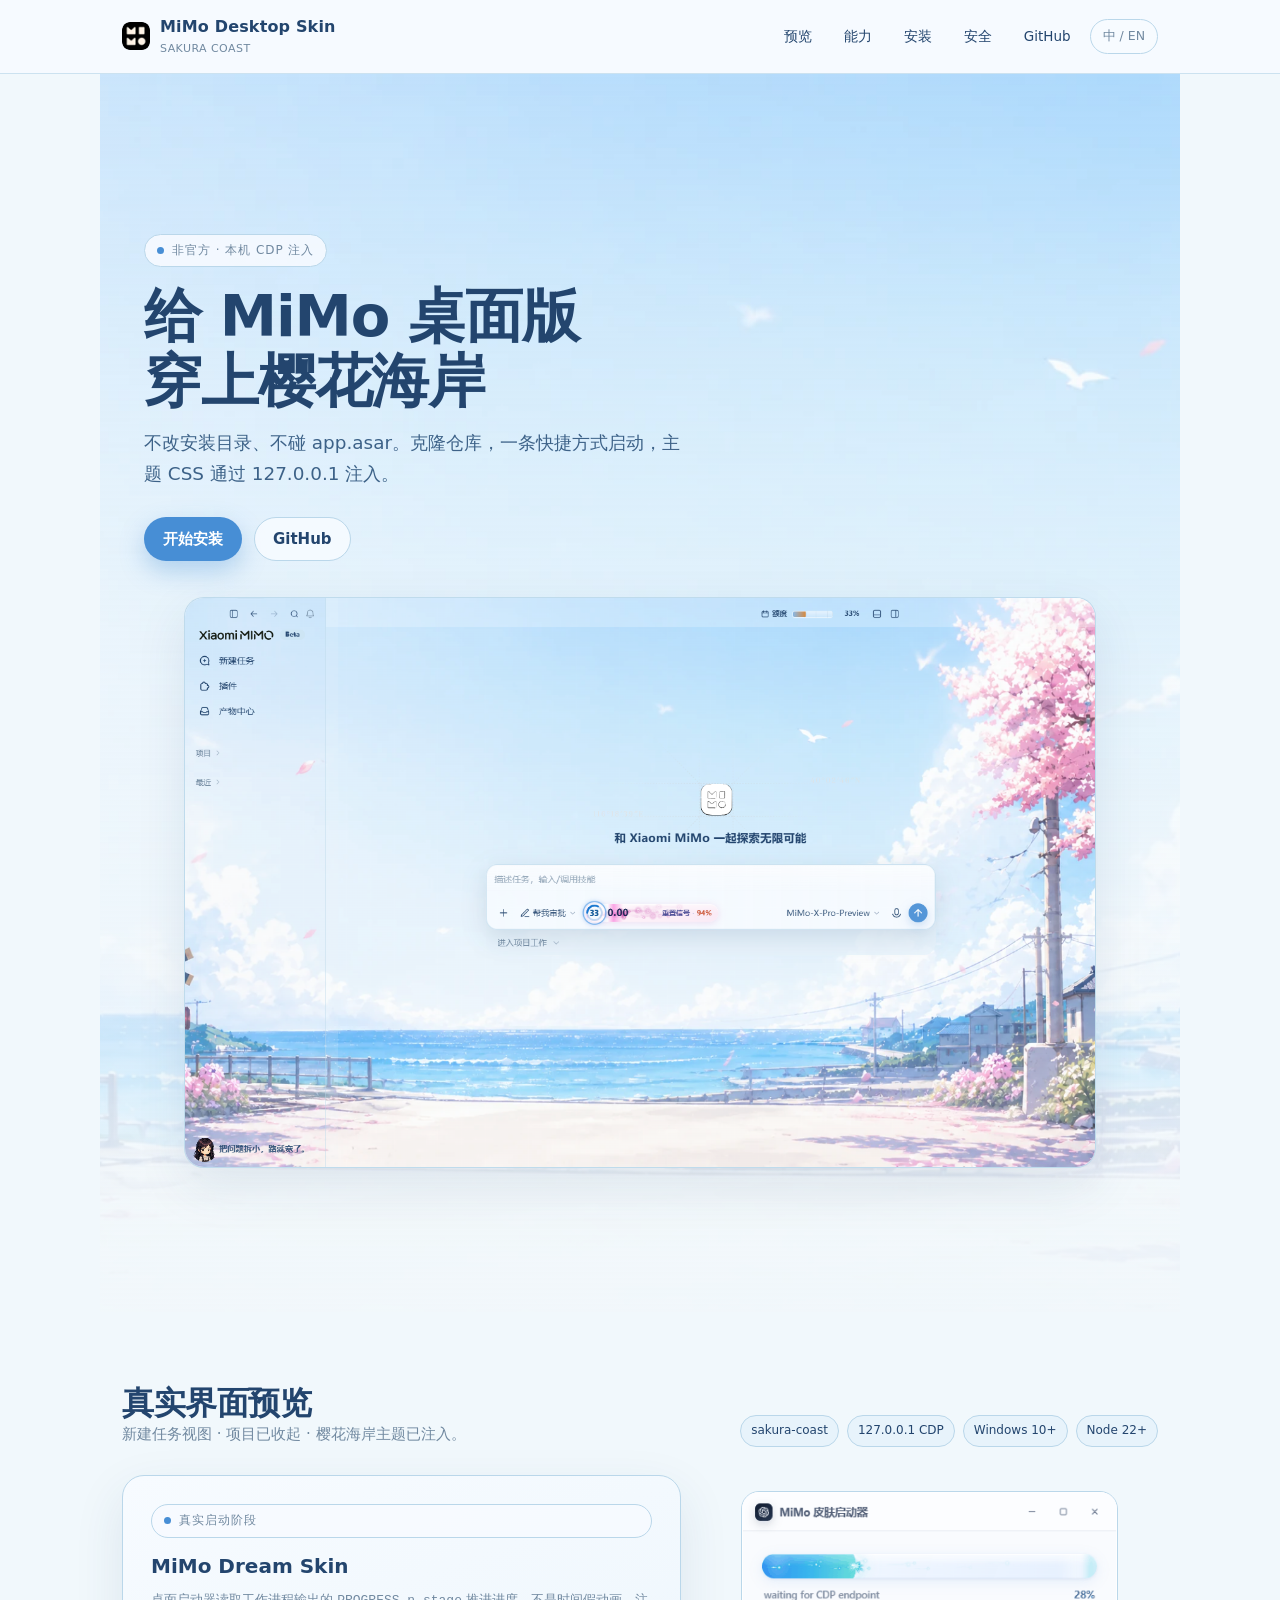
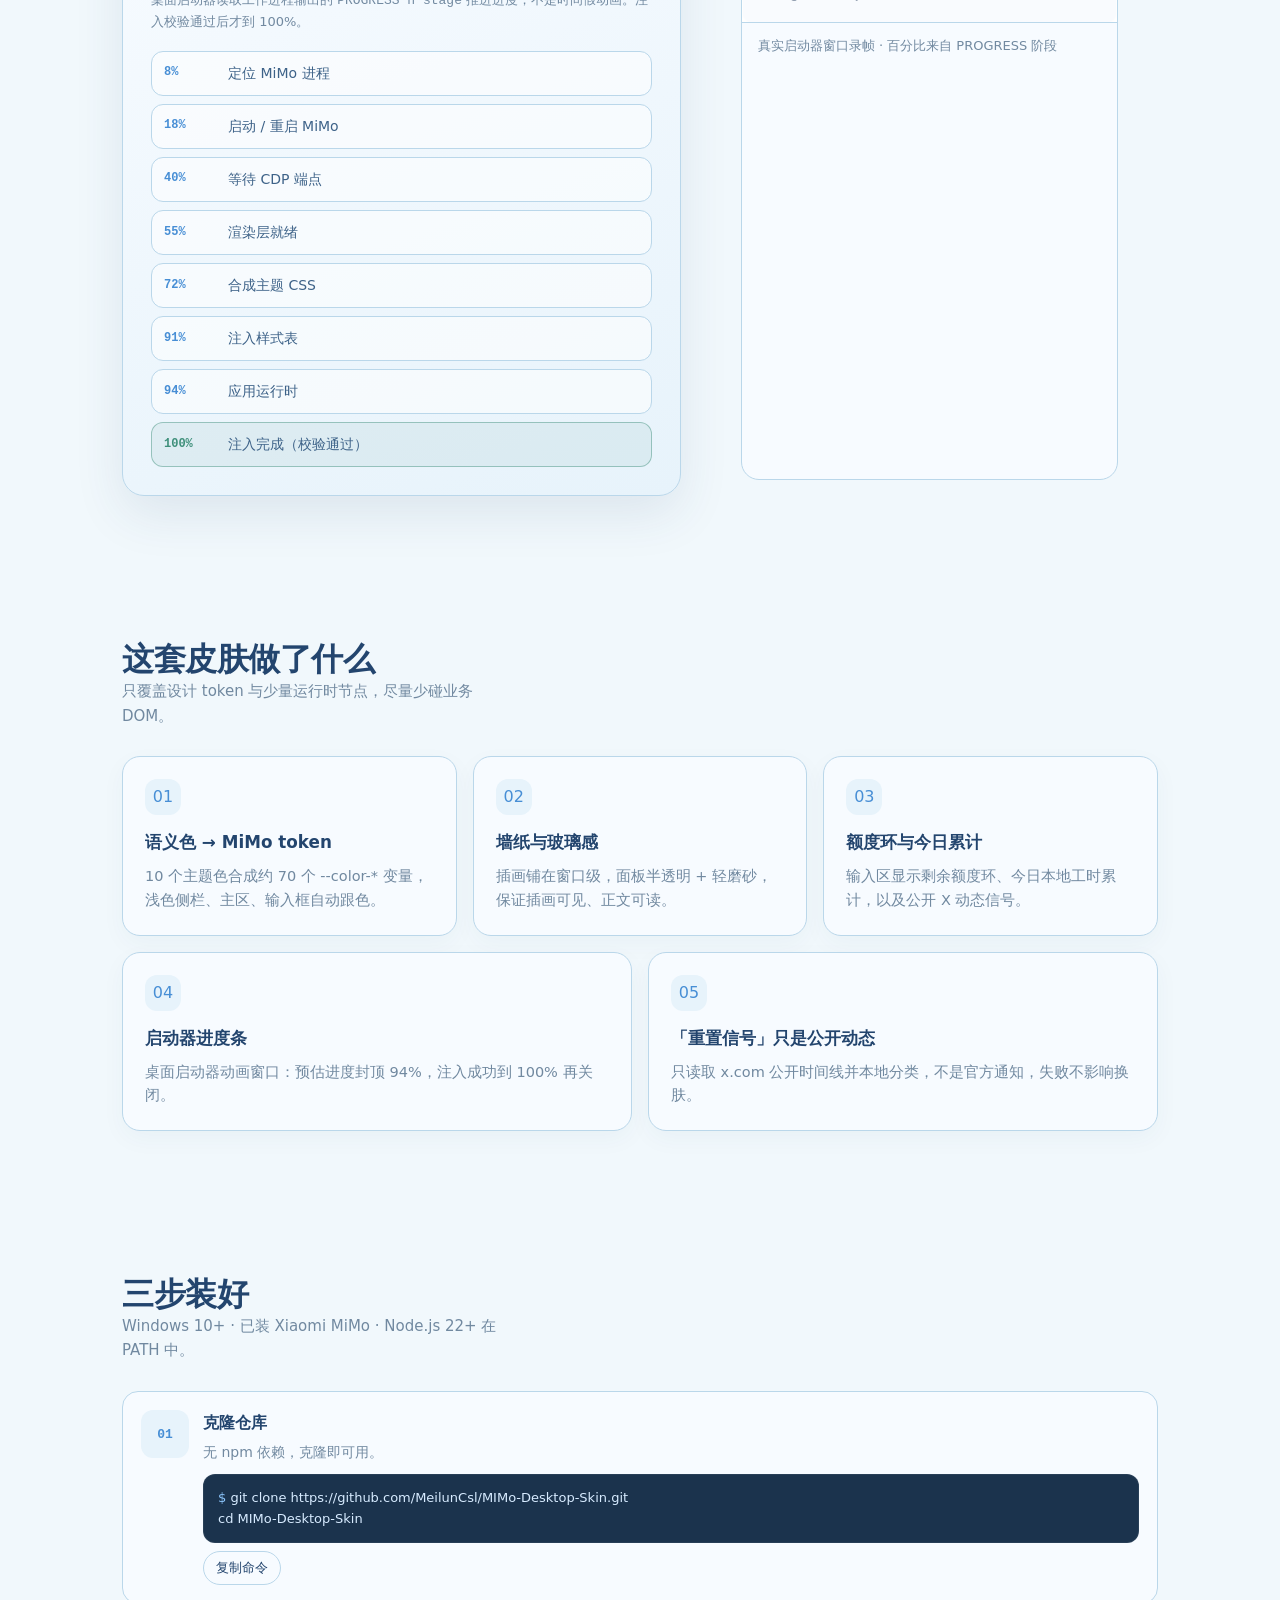
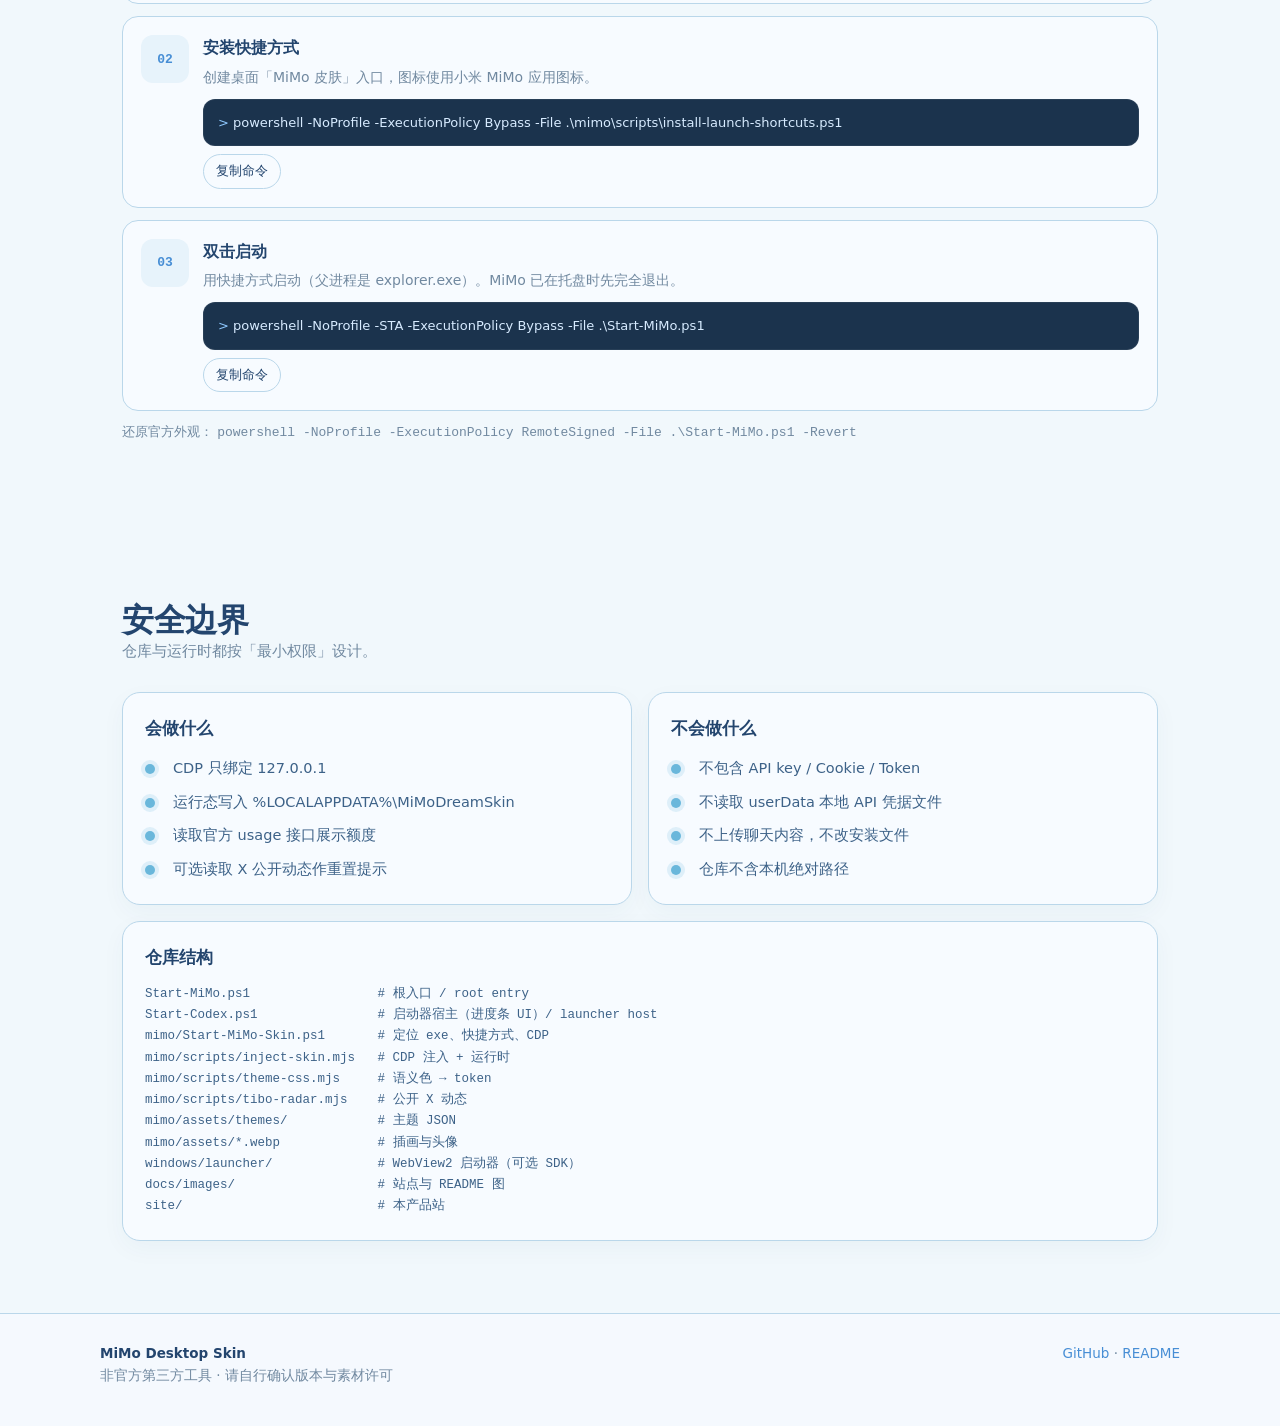
==== commit 1f70ec3e: "docs: replace sample GIF with real launcher window capture" ====
--- a/site/index.html
+++ b/site/index.html
@@ -655,8 +655,8 @@
         <figure class="launcher-gif">
           <img src="./assets/mimo-launch-progress.gif" alt="Launcher progress animation" />
           <figcaption>
-            <span data-i18n-zh>启动器界面示意 · 本机运行时百分比来自真实阶段</span>
-            <span data-i18n-en>Launcher UI sample · local percentages come from real stages</span>
+            <span data-i18n-zh>真实启动器窗口录帧 · 百分比来自 PROGRESS 阶段</span>
+            <span data-i18n-en>Real launcher window capture · percentages from PROGRESS stages</span>
           </figcaption>
         </figure>
       </div>
